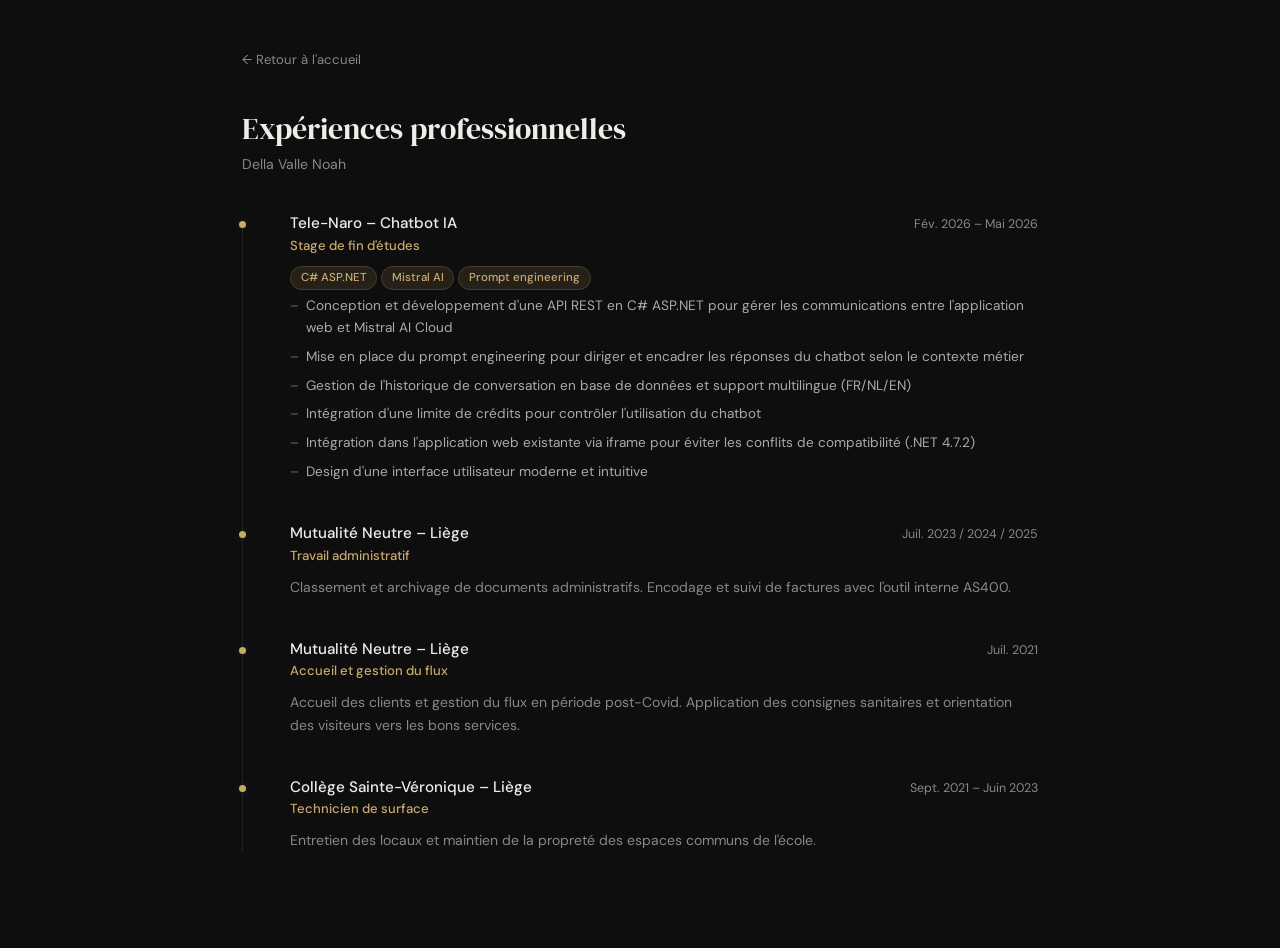
==== Public/html/experience.html @ baee0176 "first commit" ====
<!DOCTYPE html>
<html lang="fr" class="ExperiencePage">
<head>
  <meta charset="UTF-8" />
  <meta name="viewport" content="width=device-width, initial-scale=1.0" />
  <title>Expériences – Della Valle Noah</title>
  <link rel="stylesheet" href="../css/style.css" />
  <script src="../js/code.js" defer></script>
</head>
<body>

  <div class="layout">

    <a href="/" class="back-link">← Retour à l'accueil</a>

    <h1 class="page-title">Expériences professionnelles</h1>
    <p class="page-subtitle">Della Valle Noah</p>

    <div class="timeline">

      <div class="item">
        <div class="item-header">
          <span class="item-title">Tele-Naro – Chatbot IA</span>
          <span class="item-date">Fév. 2026 – Mai 2026</span>
        </div>
        <div class="item-subtitle">Stage de fin d'études</div>
        <span class="badge">C# ASP.NET</span>
        <span class="badge">Mistral AI</span>
        <span class="badge">Prompt engineering</span>
        <ul>
          <li>Conception et développement d'une API REST en C# ASP.NET pour gérer les communications entre l'application web et Mistral AI Cloud</li>
          <li>Mise en place du prompt engineering pour diriger et encadrer les réponses du chatbot selon le contexte métier</li>
          <li>Gestion de l'historique de conversation en base de données et support multilingue (FR/NL/EN)</li>
          <li>Intégration d'une limite de crédits pour contrôler l'utilisation du chatbot</li>
          <li>Intégration dans l'application web existante via iframe pour éviter les conflits de compatibilité (.NET 4.7.2)</li>
          <li>Design d'une interface utilisateur moderne et intuitive</li>
        </ul>
      </div>

      <div class="item">
        <div class="item-header">
          <span class="item-title">Mutualité Neutre – Liège</span>
          <span class="item-date">Juil. 2023 / 2024 / 2025</span>
        </div>
        <div class="item-subtitle">Travail administratif</div>
        <p class="item-desc">Classement et archivage de documents administratifs. Encodage et suivi de factures avec l'outil interne AS400.</p>
      </div>

      <div class="item">
        <div class="item-header">
          <span class="item-title">Mutualité Neutre – Liège</span>
          <span class="item-date">Juil. 2021</span>
        </div>
        <div class="item-subtitle">Accueil et gestion du flux</div>
        <p class="item-desc">Accueil des clients et gestion du flux en période post-Covid. Application des consignes sanitaires et orientation des visiteurs vers les bons services.</p>
      </div>

      <div class="item">
        <div class="item-header">
          <span class="item-title">Collège Sainte-Véronique – Liège</span>
          <span class="item-date">Sept. 2021 – Juin 2023</span>
        </div>
        <div class="item-subtitle">Technicien de surface</div>
        <p class="item-desc">Entretien des locaux et maintien de la propreté des espaces communs de l'école.</p>
      </div>

    </div>
  </div>

</body>
</html>
---- Public/css/style.css ----
@import url('https://fonts.googleapis.com/css2?family=DM+Sans:wght@300;400;500&family=DM+Serif+Display&display=swap');

:root {
  --bg: #0e0e0e;
  --surface: #161616;
  --surface2: #1e1e1e;
  --border: rgba(255,255,255,0.08);
  --border-hover: rgba(255,255,255,0.16);
  --text: #f0ede8;
  --muted: #888;
  --accent: #c8a96e;
  --accent-glow: rgba(200, 169, 110, 0.15);
  --accent2: #7eb8c9;
  --tag-high: rgba(200,169,110,0.12);
  --tag-mid: rgba(255,255,255,0.06);
  --tag-low: rgba(255,255,255,0.03);
}

* { margin: 0; padding: 0; box-sizing: border-box; }

html { scroll-behavior: smooth; background: var(--bg); }

body {
  font-family: 'DM Sans', sans-serif;
  background: var(--bg);
  color: var(--text);
  min-height: 100vh;
}

a { color: var(--accent); text-decoration: none; }
a:hover { text-decoration: underline; }

/*
/////////////////////////////////////////////////////////////////////// 
/////////////////////////// MAIN PAGE /////////////////////////
///////////////////////////////////////////////////////////////////////*/

.MainPage body { background: var(--bg); }

.MainPage .layout {
  max-width: 860px;
  margin: 0 auto;
  padding: 3rem 2rem 6rem;
}

.MainPage .header-grid {
  display: grid;
  grid-template-columns: auto 1fr;
  gap: 2rem;
  align-items: center;
  margin-bottom: 2.5rem;
  padding-bottom: 2.5rem;
  border-bottom: 1px solid var(--border);
}

.MainPage .profile-photo {
  width: 100px;
  height: 100px;
  border-radius: 50%;
  overflow: hidden;
  border: 2px solid var(--accent);
  box-shadow: 0 0 24px var(--accent-glow);
  flex-shrink: 0;
}

.MainPage .profile-photo img {
  width: 100%;
  height: 100%;
  object-fit: cover;
}

.MainPage .header-info h1 {
  font-family: 'DM Serif Display', serif;
  font-size: 2rem;
  font-weight: 400;
  color: var(--text);
  margin-bottom: 0.2rem;
}

.MainPage .header-info .subtitle {
  font-size: 0.9rem;
  color: var(--muted);
  margin-bottom: 1.2rem;
}

.MainPage .contact-grid {
  display: flex;
  flex-direction: column;
  gap: 0.3rem;
  font-size: 0.82rem;
  color: var(--muted);
}

.MainPage .contact-grid a { color: var(--accent); }

.MainPage .card {
  background: var(--surface);
  border: 1px solid var(--border);
  border-radius: 14px;
  padding: 1.6rem 1.8rem;
  margin-bottom: 1rem;
  transition: border-color 0.2s;
}

.MainPage .card:hover { border-color: var(--border-hover); }

.MainPage .card h2 {
  font-size: 0.7rem;
  font-weight: 500;
  letter-spacing: 0.12em;
  text-transform: uppercase;
  color: var(--muted);
  margin-bottom: 1rem;
}

.MainPage .card p {
  font-size: 0.9rem;
  color: #bbb;
  line-height: 1.75;
  margin-bottom: 0.5rem;
}

.MainPage .skills-row {
  display: flex;
  flex-wrap: wrap;
  gap: 0.4rem;
  margin-top: 0.25rem;
}

.MainPage .skill-label {
  font-size: 0.72rem;
  text-transform: uppercase;
  letter-spacing: 0.08em;
  color: var(--muted);
  margin-top: 1rem;
  margin-bottom: 0.4rem;
}

.MainPage .skill-tag {
  background: var(--tag-high);
  color: var(--accent);
  border: 1px solid rgba(200,169,110,0.2);
  font-size: 0.78rem;
  font-weight: 500;
  padding: 0.28rem 0.7rem;
  border-radius: 999px;
}

.MainPage .skill-tag.mid {
  background: var(--tag-mid);
  color: #ccc;
  border: 1px solid var(--border);
}

.MainPage .skill-tag.low {
  background: var(--tag-low);
  color: var(--muted);
  border: 1px solid rgba(255,255,255,0.04);
}

.MainPage .nav-grid {
  display: grid;
  grid-template-columns: 1fr 1fr;
  gap: 1rem;
  margin-bottom: 1rem;
}

.MainPage .nav-card {
  background: var(--surface);
  border: 1px solid var(--border);
  border-radius: 14px;
  padding: 1.4rem 1.6rem;
  text-decoration: none;
  display: flex;
  align-items: center;
  justify-content: space-between;
  transition: border-color 0.2s, background 0.2s;
  color: var(--text);
}

.MainPage .nav-card:hover {
  border-color: var(--accent);
  background: var(--accent-glow);
  text-decoration: none;
}

.MainPage .nav-card .nav-label {
  font-size: 0.7rem;
  color: var(--muted);
  text-transform: uppercase;
  letter-spacing: 0.1em;
  margin-bottom: 0.3rem;
}

.MainPage .nav-card .nav-title {
  font-weight: 500;
  font-size: 0.9rem;
  color: var(--text);
}

.MainPage .nav-card .arrow {
  font-size: 1.1rem;
  color: var(--accent);
}

.MainPage .objectif-card {
  border-left: 2px solid var(--accent);
  border-radius: 0 14px 14px 0;
}

/*
/////////////////////////////////////////////////////////////////////// 
/////////////////////////// INNER PAGES /////////////////////////
///////////////////////////////////////////////////////////////////////*/

.ExperiencePage body,
.FormationPage body { background: var(--bg); }

.ExperiencePage .layout,
.FormationPage .layout {
  max-width: 860px;
  margin: 0 auto;
  padding: 3rem 2rem 6rem;
}

.ExperiencePage .back-link,
.FormationPage .back-link {
  display: inline-flex;
  align-items: center;
  gap: 0.4rem;
  font-size: 0.82rem;
  color: var(--muted);
  margin-bottom: 2.5rem;
  text-decoration: none;
  transition: color 0.2s;
}

.ExperiencePage .back-link:hover,
.FormationPage .back-link:hover {
  color: var(--accent);
  text-decoration: none;
}

.ExperiencePage .page-title,
.FormationPage .page-title {
  font-family: 'DM Serif Display', serif;
  font-size: 1.9rem;
  font-weight: 400;
  color: var(--text);
  margin-bottom: 0.4rem;
}

.ExperiencePage .page-subtitle,
.FormationPage .page-subtitle {
  font-size: 0.88rem;
  color: var(--muted);
  margin-bottom: 2.5rem;
}

.ExperiencePage .timeline,
.FormationPage .timeline {
  position: relative;
  padding-left: 1.5rem;
}

.ExperiencePage .timeline::before,
.FormationPage .timeline::before {
  content: '';
  position: absolute;
  left: 0;
  top: 8px;
  bottom: 0;
  width: 1px;
  background: var(--border);
}

.ExperiencePage .item,
.FormationPage .item {
  position: relative;
  padding-left: 1.5rem;
  padding-bottom: 2.5rem;
}

.ExperiencePage .item::before,
.FormationPage .item::before {
  content: '';
  position: absolute;
  left: -1.5rem;
  top: 8px;
  width: 7px;
  height: 7px;
  border-radius: 50%;
  background: var(--accent);
  box-shadow: 0 0 10px var(--accent-glow);
  transform: translateX(-3px);
}

.ExperiencePage .item:last-child,
.FormationPage .item:last-child { padding-bottom: 0; }

.ExperiencePage .item-header,
.FormationPage .item-header {
  display: flex;
  align-items: baseline;
  justify-content: space-between;
  gap: 1rem;
  flex-wrap: wrap;
  margin-bottom: 0.2rem;
}

.ExperiencePage .item-title,
.FormationPage .item-title {
  font-weight: 500;
  font-size: 0.95rem;
  color: var(--text);
}

.ExperiencePage .item-date,
.FormationPage .item-date {
  font-size: 0.78rem;
  color: var(--muted);
  white-space: nowrap;
}

.ExperiencePage .item-subtitle,
.FormationPage .item-subtitle {
  font-size: 0.82rem;
  color: var(--accent);
  margin-bottom: 0.75rem;
  font-weight: 500;
}

.ExperiencePage .item-desc,
.FormationPage .item-desc {
  font-size: 0.875rem;
  color: var(--muted);
  line-height: 1.65;
}

.ExperiencePage .item ul {
  list-style: none;
  padding: 0;
  display: flex;
  flex-direction: column;
  gap: 0.4rem;
  margin-top: 0.5rem;
}

.ExperiencePage .item ul li {
  font-size: 0.85rem;
  color: #aaa;
  padding-left: 1rem;
  position: relative;
  line-height: 1.65;
}

.ExperiencePage .item ul li::before {
  content: '–';
  position: absolute;
  left: 0;
  color: var(--accent);
  opacity: 0.6;
}

.ExperiencePage .badges {
  display: flex;
  flex-wrap: wrap;
  gap: 0.4rem;
  margin-bottom: 0.85rem;
}

.ExperiencePage .badge {
  background: var(--tag-high);
  color: var(--accent);
  border: 1px solid rgba(200,169,110,0.2);
  font-size: 0.72rem;
  font-weight: 500;
  padding: 0.2rem 0.6rem;
  border-radius: 999px;
}

@media (max-width: 600px) {
  .MainPage .layout,
  .ExperiencePage .layout,
  .FormationPage .layout {
    padding: 1.5rem 1rem 4rem;
  }

  .MainPage .header-grid {
    grid-template-columns: 1fr;
    gap: 1.2rem;
  }

  .MainPage .nav-grid { grid-template-columns: 1fr; }

  .MainPage .header-info h1 { font-size: 1.6rem; }

  .ExperiencePage .page-title,
  .FormationPage .page-title { font-size: 1.5rem; }
}
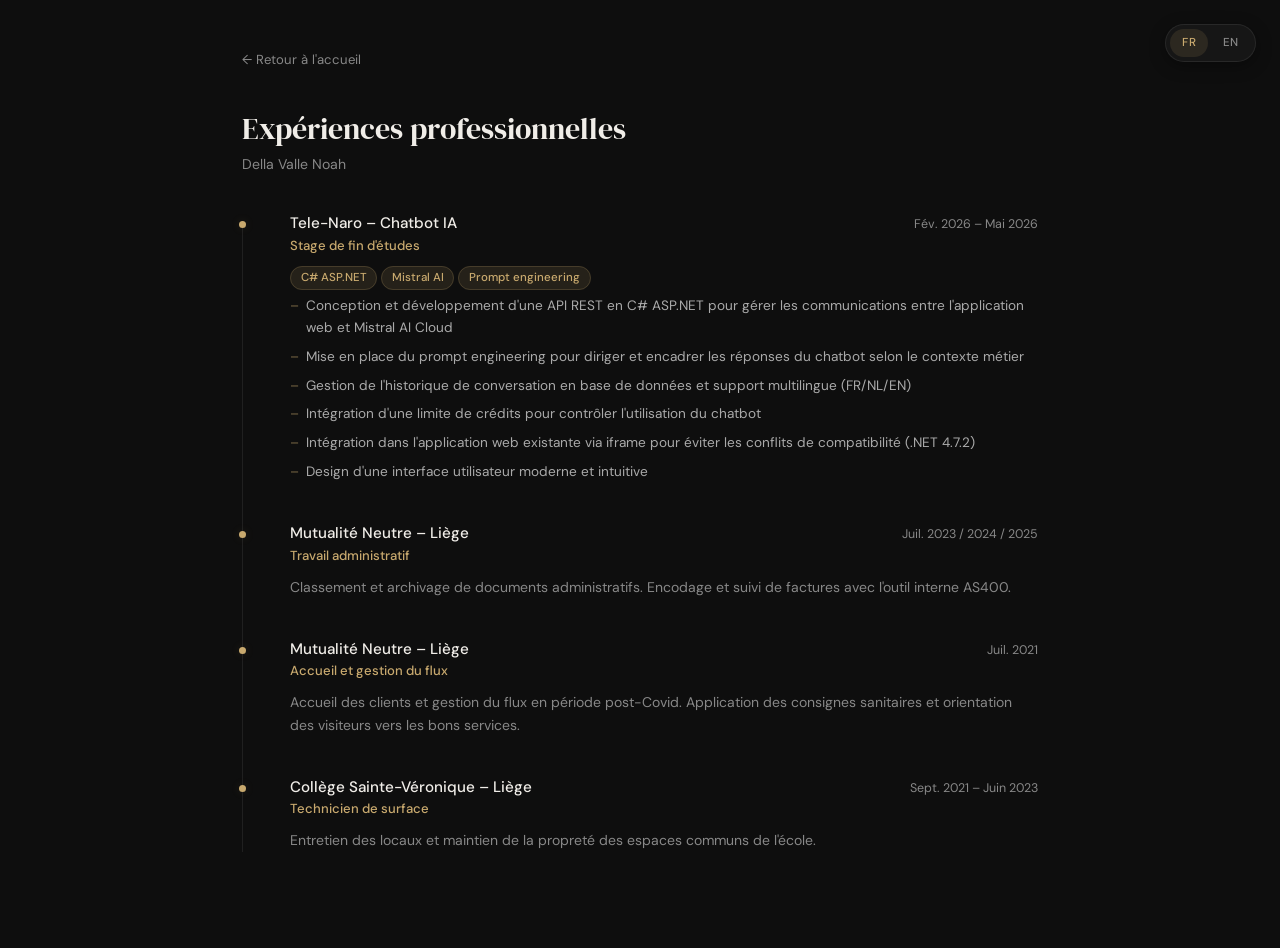
==== commit fa16f6f7: "Lang EN" ====
--- a/Public/html/experience.html
+++ b/Public/html/experience.html
@@ -3,65 +3,72 @@
 <head>
   <meta charset="UTF-8" />
   <meta name="viewport" content="width=device-width, initial-scale=1.0" />
-  <title>Expériences – Della Valle Noah</title>
+  <title data-i18n="exp.pageTitle">Expériences – Della Valle Noah</title>
   <link rel="stylesheet" href="../css/style.css" />
+  <script src="../js/translations.js" defer></script>
+  <script src="../js/i18n.js" defer></script>
   <script src="../js/code.js" defer></script>
 </head>
 <body>
 
+  <div class="lang-switcher" role="group" aria-label="Choix de la langue / Language choice">
+    <button type="button" class="lang-option" data-lang="fr">FR</button>
+    <button type="button" class="lang-option" data-lang="en">EN</button>
+  </div>
+
   <div class="layout">
 
-    <a href="/" class="back-link">← Retour à l'accueil</a>
+    <a href="../../index.html" class="back-link" data-i18n="common.backLink">← Retour à l'accueil</a>
 
-    <h1 class="page-title">Expériences professionnelles</h1>
+    <h1 class="page-title" data-i18n="exp.heading">Expériences professionnelles</h1>
     <p class="page-subtitle">Della Valle Noah</p>
 
     <div class="timeline">
 
       <div class="item">
         <div class="item-header">
-          <span class="item-title">Tele-Naro – Chatbot IA</span>
-          <span class="item-date">Fév. 2026 – Mai 2026</span>
+          <span class="item-title" data-i18n="exp.item1Title">Tele-Naro – Chatbot IA</span>
+          <span class="item-date" data-i18n="exp.item1Date">Fév. 2026 – Mai 2026</span>
         </div>
-        <div class="item-subtitle">Stage de fin d'études</div>
+        <div class="item-subtitle" data-i18n="exp.item1Subtitle">Stage de fin d'études</div>
         <span class="badge">C# ASP.NET</span>
         <span class="badge">Mistral AI</span>
         <span class="badge">Prompt engineering</span>
         <ul>
-          <li>Conception et développement d'une API REST en C# ASP.NET pour gérer les communications entre l'application web et Mistral AI Cloud</li>
-          <li>Mise en place du prompt engineering pour diriger et encadrer les réponses du chatbot selon le contexte métier</li>
-          <li>Gestion de l'historique de conversation en base de données et support multilingue (FR/NL/EN)</li>
-          <li>Intégration d'une limite de crédits pour contrôler l'utilisation du chatbot</li>
-          <li>Intégration dans l'application web existante via iframe pour éviter les conflits de compatibilité (.NET 4.7.2)</li>
-          <li>Design d'une interface utilisateur moderne et intuitive</li>
+          <li data-i18n="exp.item1Li1">Conception et développement d'une API REST en C# ASP.NET pour gérer les communications entre l'application web et Mistral AI Cloud</li>
+          <li data-i18n="exp.item1Li2">Mise en place du prompt engineering pour diriger et encadrer les réponses du chatbot selon le contexte métier</li>
+          <li data-i18n="exp.item1Li3">Gestion de l'historique de conversation en base de données et support multilingue (FR/NL/EN)</li>
+          <li data-i18n="exp.item1Li4">Intégration d'une limite de crédits pour contrôler l'utilisation du chatbot</li>
+          <li data-i18n="exp.item1Li5">Intégration dans l'application web existante via iframe pour éviter les conflits de compatibilité (.NET 4.7.2)</li>
+          <li data-i18n="exp.item1Li6">Design d'une interface utilisateur moderne et intuitive</li>
         </ul>
       </div>
 
       <div class="item">
         <div class="item-header">
           <span class="item-title">Mutualité Neutre – Liège</span>
-          <span class="item-date">Juil. 2023 / 2024 / 2025</span>
+          <span class="item-date" data-i18n="exp.item2Date">Juil. 2023 / 2024 / 2025</span>
         </div>
-        <div class="item-subtitle">Travail administratif</div>
-        <p class="item-desc">Classement et archivage de documents administratifs. Encodage et suivi de factures avec l'outil interne AS400.</p>
+        <div class="item-subtitle" data-i18n="exp.item2Subtitle">Travail administratif</div>
+        <p class="item-desc" data-i18n="exp.item2Desc">Classement et archivage de documents administratifs. Encodage et suivi de factures avec l'outil interne AS400.</p>
       </div>
 
       <div class="item">
         <div class="item-header">
           <span class="item-title">Mutualité Neutre – Liège</span>
-          <span class="item-date">Juil. 2021</span>
+          <span class="item-date" data-i18n="exp.item3Date">Juil. 2021</span>
         </div>
-        <div class="item-subtitle">Accueil et gestion du flux</div>
-        <p class="item-desc">Accueil des clients et gestion du flux en période post-Covid. Application des consignes sanitaires et orientation des visiteurs vers les bons services.</p>
+        <div class="item-subtitle" data-i18n="exp.item3Subtitle">Accueil et gestion du flux</div>
+        <p class="item-desc" data-i18n="exp.item3Desc">Accueil des clients et gestion du flux en période post-Covid. Application des consignes sanitaires et orientation des visiteurs vers les bons services.</p>
       </div>
 
       <div class="item">
         <div class="item-header">
           <span class="item-title">Collège Sainte-Véronique – Liège</span>
-          <span class="item-date">Sept. 2021 – Juin 2023</span>
+          <span class="item-date" data-i18n="exp.item4Date">Sept. 2021 – Juin 2023</span>
         </div>
-        <div class="item-subtitle">Technicien de surface</div>
-        <p class="item-desc">Entretien des locaux et maintien de la propreté des espaces communs de l'école.</p>
+        <div class="item-subtitle" data-i18n="exp.item4Subtitle">Technicien de surface</div>
+        <p class="item-desc" data-i18n="exp.item4Desc">Entretien des locaux et maintien de la propreté des espaces communs de l'école.</p>
       </div>
 
     </div>
--- a/Public/css/style.css
+++ b/Public/css/style.css
@@ -32,6 +32,58 @@
 
 /*
 /////////////////////////////////////////////////////////////////////// 
+/////////////////////////// LANGUAGE SWITCHER /////////////////////////
+///////////////////////////////////////////////////////////////////////*/
+
+.lang-switcher {
+  position: fixed;
+  top: 1.5rem;
+  right: 1.5rem;
+  z-index: 100;
+  display: flex;
+  background: var(--surface);
+  border: 1px solid var(--border);
+  border-radius: 999px;
+  padding: 0.25rem;
+  gap: 0.15rem;
+  box-shadow: 0 4px 16px rgba(0,0,0,0.35);
+}
+
+.lang-option {
+  background: transparent;
+  border: none;
+  color: var(--muted);
+  font-family: 'DM Sans', sans-serif;
+  font-size: 0.72rem;
+  font-weight: 500;
+  letter-spacing: 0.05em;
+  padding: 0.4rem 0.75rem;
+  border-radius: 999px;
+  cursor: pointer;
+  transition: background 0.2s, color 0.2s;
+}
+
+.lang-option:hover { color: var(--text); }
+
+.lang-option.active {
+  background: var(--tag-high);
+  color: var(--accent);
+}
+
+.lang-option:focus-visible {
+  outline: 2px solid var(--accent);
+  outline-offset: 2px;
+}
+
+@media (max-width: 600px) {
+  .lang-switcher {
+    top: 1rem;
+    right: 1rem;
+  }
+}
+
+/*
+/////////////////////////////////////////////////////////////////////// 
 /////////////////////////// MAIN PAGE /////////////////////////
 ///////////////////////////////////////////////////////////////////////*/
 
@@ -114,10 +166,10 @@
 }
 
 .MainPage .card p {
-  font-size: 0.9rem;
-  color: #bbb;
-  line-height: 1.75;
-  margin-bottom: 0.5rem;
+  font-size:0.8rem; 
+  color:var(--muted); 
+  margin-top:1rem; 
+  margin-bottom:0.5rem;
 }
 
 .MainPage .skills-row {
